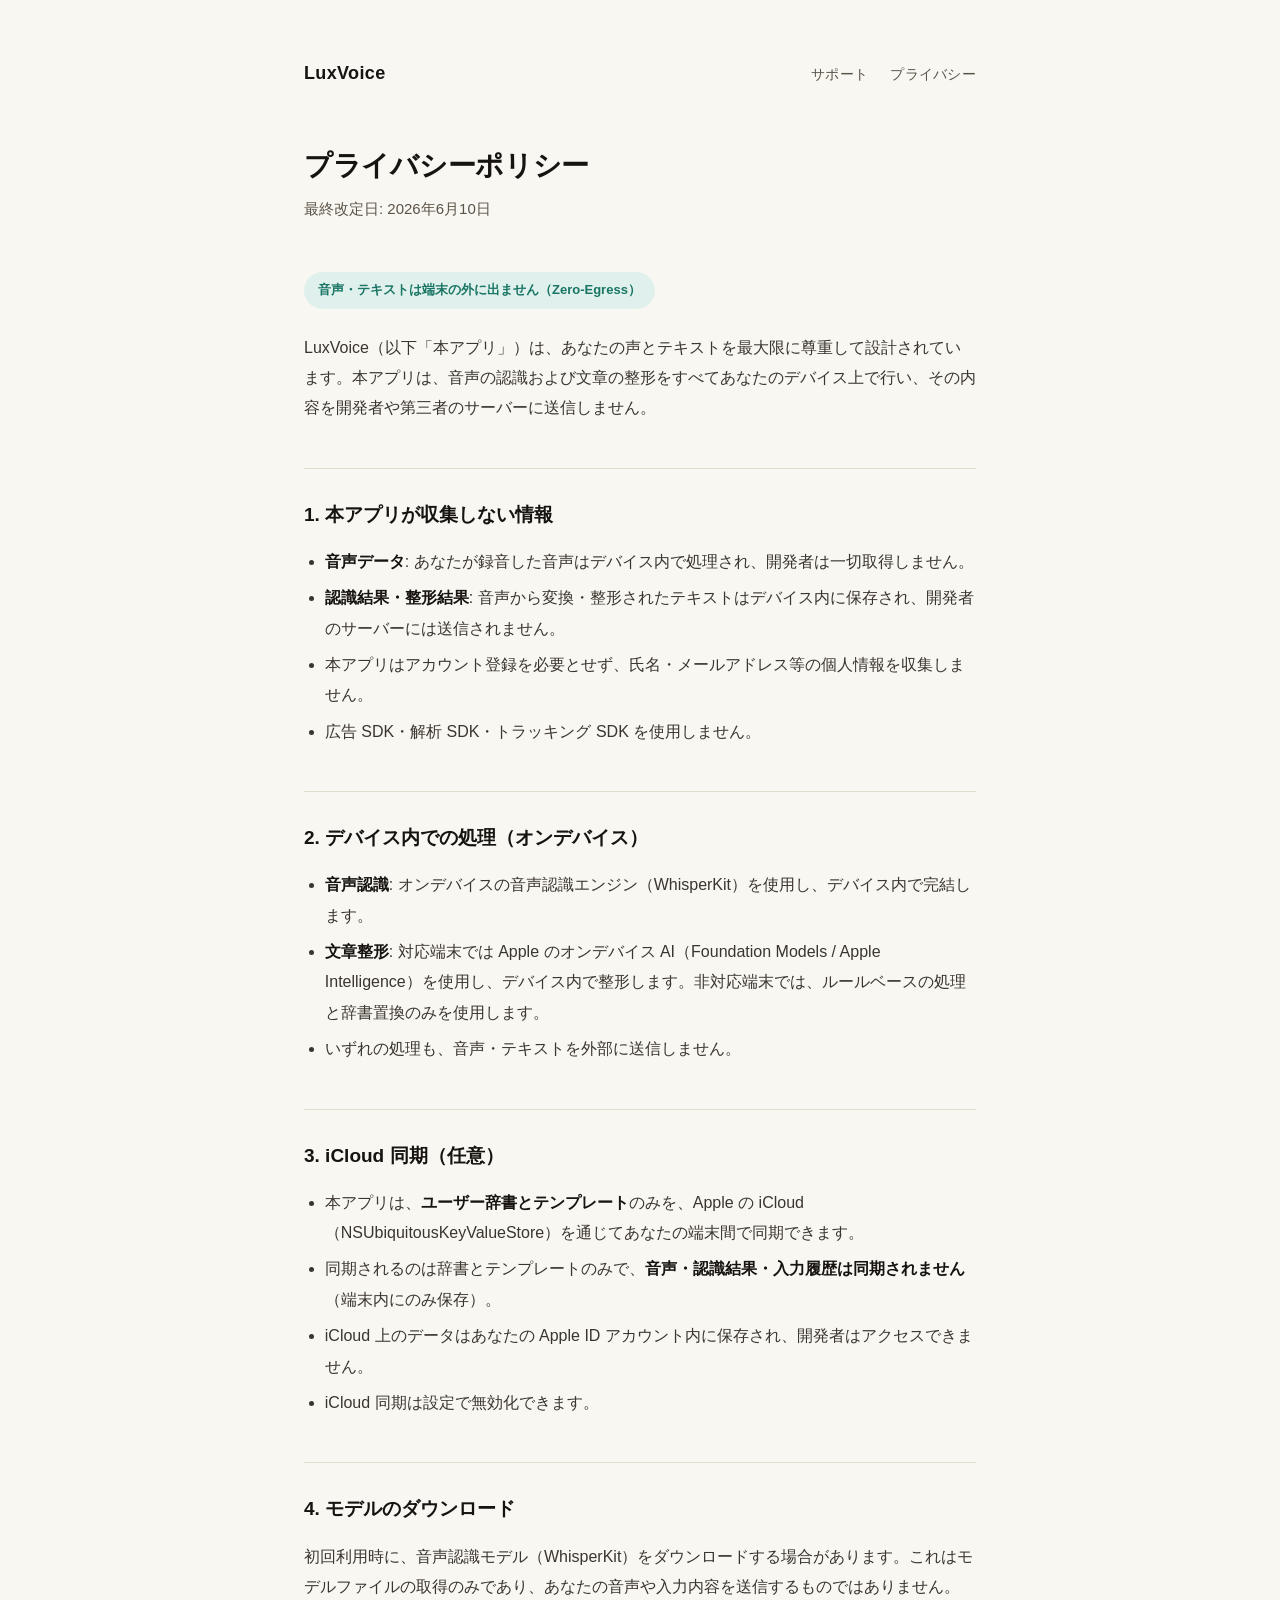
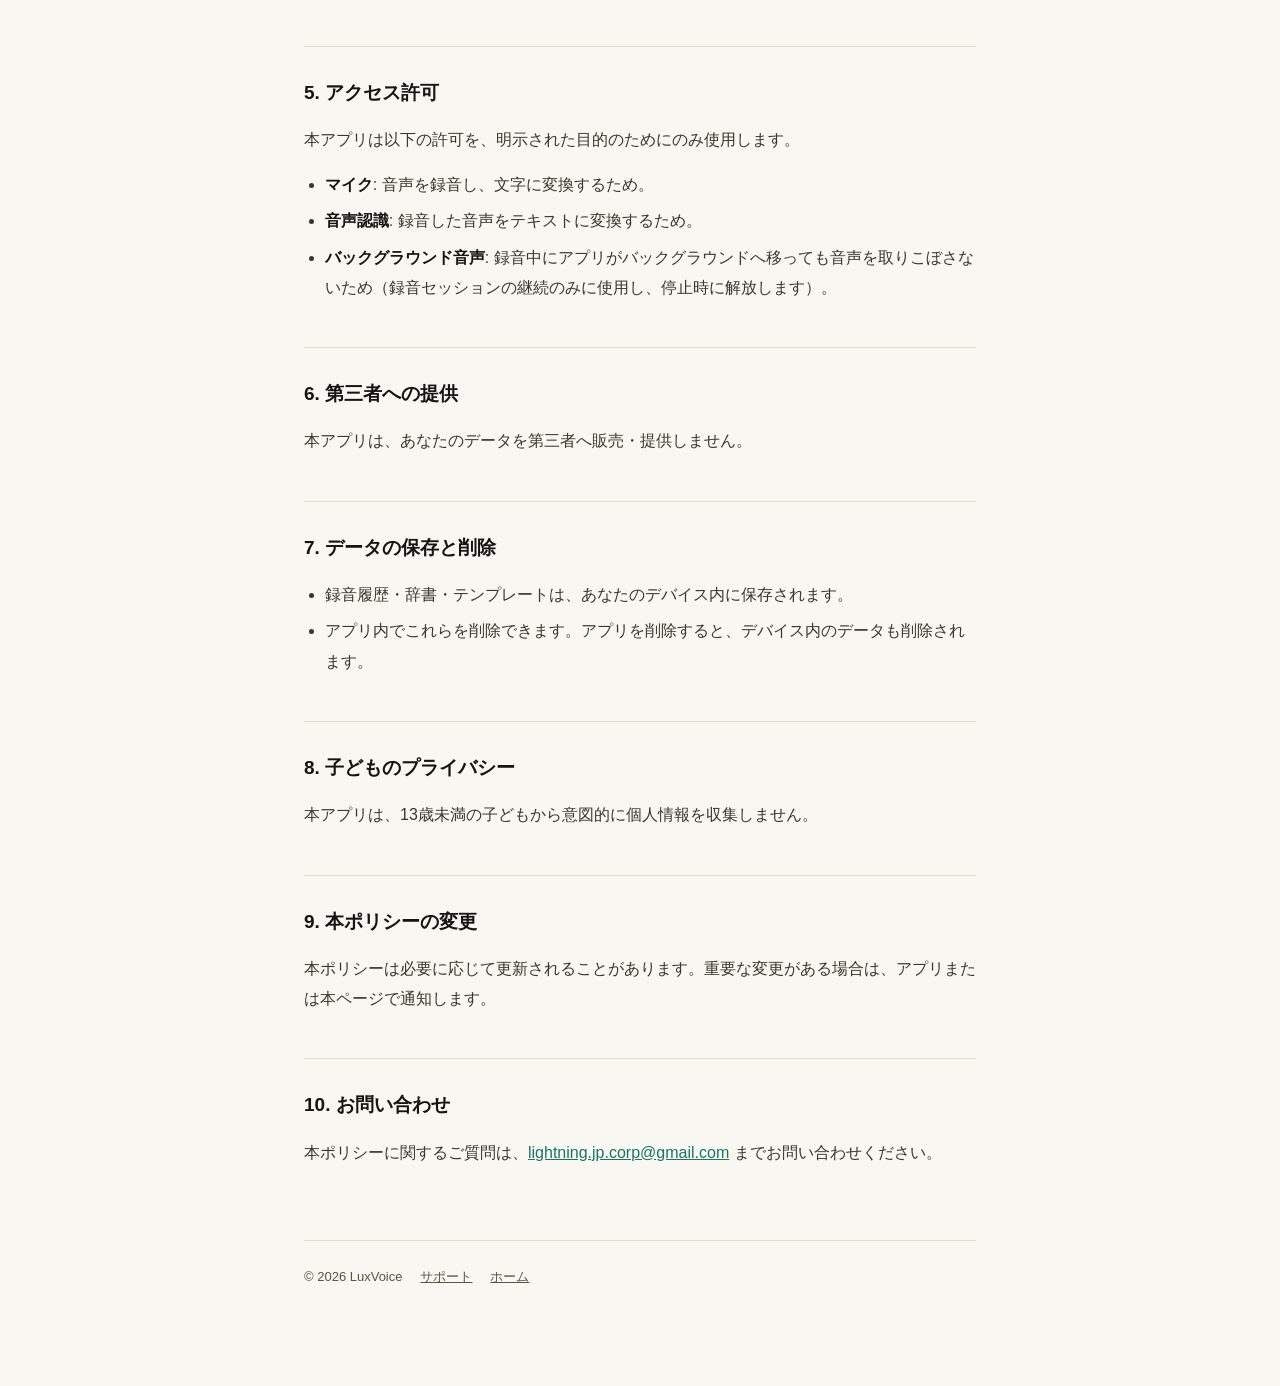
==== privacy/index.html @ 3a8ee20d "LuxVoice site: privacy policy + support (ja)" ====
<!doctype html><html lang="ja"><head>
<meta charset="utf-8"><meta name="viewport" content="width=device-width,initial-scale=1">
<title>プライバシーポリシー — LuxVoice</title>
<link rel="stylesheet" href="../style.css">
</head><body><div class="wrap">
<header class="site"><a href="../">LuxVoice</a><nav><a href="../support/">サポート</a><a href="./">プライバシー</a></nav></header>

<h1>プライバシーポリシー</h1>
<p class="lead">最終改定日: 2026年6月10日</p>

<div class="badge">音声・テキストは端末の外に出ません（Zero-Egress）</div>

<p>LuxVoice（以下「本アプリ」）は、あなたの声とテキストを最大限に尊重して設計されています。本アプリは、音声の認識および文章の整形をすべてあなたのデバイス上で行い、その内容を開発者や第三者のサーバーに送信しません。</p>

<h2>1. 本アプリが収集しない情報</h2>
<ul>
<li><strong>音声データ</strong>: あなたが録音した音声はデバイス内で処理され、開発者は一切取得しません。</li>
<li><strong>認識結果・整形結果</strong>: 音声から変換・整形されたテキストはデバイス内に保存され、開発者のサーバーには送信されません。</li>
<li>本アプリはアカウント登録を必要とせず、氏名・メールアドレス等の個人情報を収集しません。</li>
<li>広告 SDK・解析 SDK・トラッキング SDK を使用しません。</li>
</ul>

<h2>2. デバイス内での処理（オンデバイス）</h2>
<ul>
<li><strong>音声認識</strong>: オンデバイスの音声認識エンジン（WhisperKit）を使用し、デバイス内で完結します。</li>
<li><strong>文章整形</strong>: 対応端末では Apple のオンデバイス AI（Foundation Models / Apple Intelligence）を使用し、デバイス内で整形します。非対応端末では、ルールベースの処理と辞書置換のみを使用します。</li>
<li>いずれの処理も、音声・テキストを外部に送信しません。</li>
</ul>

<h2>3. iCloud 同期（任意）</h2>
<ul>
<li>本アプリは、<strong>ユーザー辞書とテンプレート</strong>のみを、Apple の iCloud（NSUbiquitousKeyValueStore）を通じてあなたの端末間で同期できます。</li>
<li>同期されるのは辞書とテンプレートのみで、<strong>音声・認識結果・入力履歴は同期されません</strong>（端末内にのみ保存）。</li>
<li>iCloud 上のデータはあなたの Apple ID アカウント内に保存され、開発者はアクセスできません。</li>
<li>iCloud 同期は設定で無効化できます。</li>
</ul>

<h2>4. モデルのダウンロード</h2>
<p>初回利用時に、音声認識モデル（WhisperKit）をダウンロードする場合があります。これはモデルファイルの取得のみであり、あなたの音声や入力内容を送信するものではありません。</p>

<h2>5. アクセス許可</h2>
<p>本アプリは以下の許可を、明示された目的のためにのみ使用します。</p>
<ul>
<li><strong>マイク</strong>: 音声を録音し、文字に変換するため。</li>
<li><strong>音声認識</strong>: 録音した音声をテキストに変換するため。</li>
<li><strong>バックグラウンド音声</strong>: 録音中にアプリがバックグラウンドへ移っても音声を取りこぼさないため（録音セッションの継続のみに使用し、停止時に解放します）。</li>
</ul>

<h2>6. 第三者への提供</h2>
<p>本アプリは、あなたのデータを第三者へ販売・提供しません。</p>

<h2>7. データの保存と削除</h2>
<ul>
<li>録音履歴・辞書・テンプレートは、あなたのデバイス内に保存されます。</li>
<li>アプリ内でこれらを削除できます。アプリを削除すると、デバイス内のデータも削除されます。</li>
</ul>

<h2>8. 子どものプライバシー</h2>
<p>本アプリは、13歳未満の子どもから意図的に個人情報を収集しません。</p>

<h2>9. 本ポリシーの変更</h2>
<p>本ポリシーは必要に応じて更新されることがあります。重要な変更がある場合は、アプリまたは本ページで通知します。</p>

<h2>10. お問い合わせ</h2>
<p>本ポリシーに関するご質問は、<a href="mailto:lightning.jp.corp@gmail.com">lightning.jp.corp@gmail.com</a> までお問い合わせください。</p>

<footer class="site"><span>© 2026 LuxVoice</span><a href="../support/">サポート</a><a href="../">ホーム</a></footer>
</div></body></html>
---- style.css ----
/* LuxVoice site — paper-white brand (DESIGN.md v2.1) */
:root{
  --paper:#F9F7F2;--paper-bright:#FDFCF8;--subtle:#EFECE3;--surface:#FFFFFF;
  --hairline:#E2DCCC;--ink:#161311;--ink2:#3A352D;--muted:#5A5347;
  --teal:#1F8E81;--teal-strong:#197564;--teal-deep:#2E665B;--faint:#E0F1ED;
}
*{margin:0;padding:0;box-sizing:border-box;}
body{background:var(--paper);color:var(--ink2);
  font-family:'Hiragino Sans','Hiragino Kaku Gothic ProN','Helvetica Neue',sans-serif;
  font-size:16px;line-height:1.9;-webkit-font-smoothing:antialiased;}
.wrap{max-width:720px;margin:0 auto;padding:56px 24px 96px;}
header.site{display:flex;align-items:baseline;gap:14px;margin-bottom:56px;}
header.site a{font-weight:600;color:var(--ink);text-decoration:none;font-size:18px;letter-spacing:.02em;}
header.site nav{margin-left:auto;display:flex;gap:22px;}
header.site nav a{font-size:14px;color:var(--muted);font-weight:500;}
header.site nav a:hover{color:var(--teal-strong);}
h1{font-size:28px;font-weight:600;color:var(--ink);line-height:1.4;margin-bottom:10px;letter-spacing:-.01em;}
.lead{color:var(--muted);font-size:15px;margin-bottom:48px;}
h2{font-size:19px;font-weight:600;color:var(--ink);margin:44px 0 14px;padding-top:28px;border-top:1px solid var(--hairline);}
p{margin-bottom:14px;}
ul{margin:0 0 14px 1.3em;}
li{margin-bottom:6px;}
strong{color:var(--ink);font-weight:600;}
a{color:var(--teal-strong);}
.card{background:var(--surface);border:1px solid var(--hairline);border-radius:18px;padding:22px 26px;margin:18px 0;}
.badge{display:inline-flex;align-items:center;gap:8px;background:var(--faint);color:var(--teal-strong);
  font-size:13px;font-weight:600;padding:6px 14px;border-radius:999px;margin-bottom:24px;}
footer.site{margin-top:72px;padding-top:24px;border-top:1px solid var(--hairline);
  font-size:13px;color:var(--muted);display:flex;gap:18px;flex-wrap:wrap;}
footer.site a{color:var(--muted);}
.hero{padding:48px 0 8px;}
.hero h1{font-size:34px;}
.hero .tagline{font-size:17px;color:var(--muted);margin:14px 0 36px;}
.btns{display:flex;gap:14px;flex-wrap:wrap;}
.btn{display:inline-block;padding:12px 26px;border-radius:999px;text-decoration:none;font-weight:600;font-size:15px;}
.btn.primary{background:var(--teal);color:#fff;}
.btn.ghost{border:1px solid var(--hairline);color:var(--ink2);background:var(--surface);}
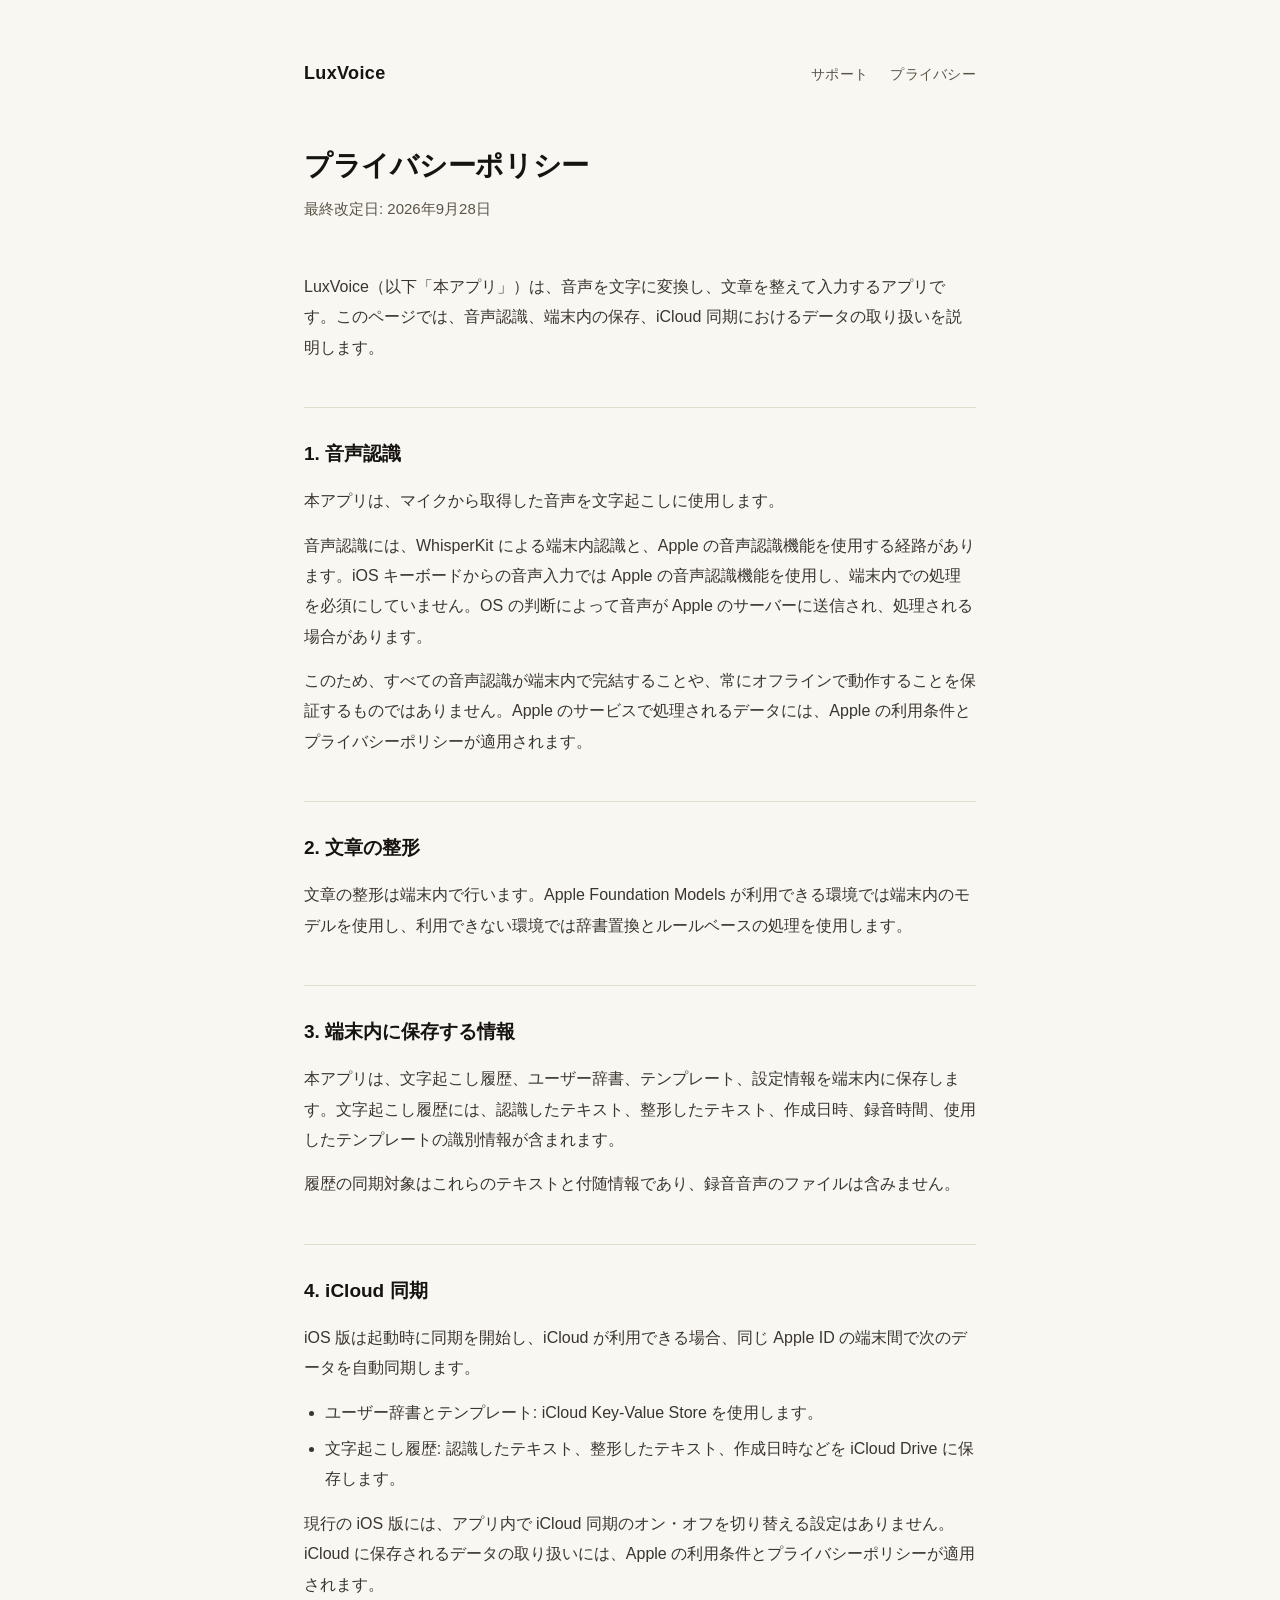
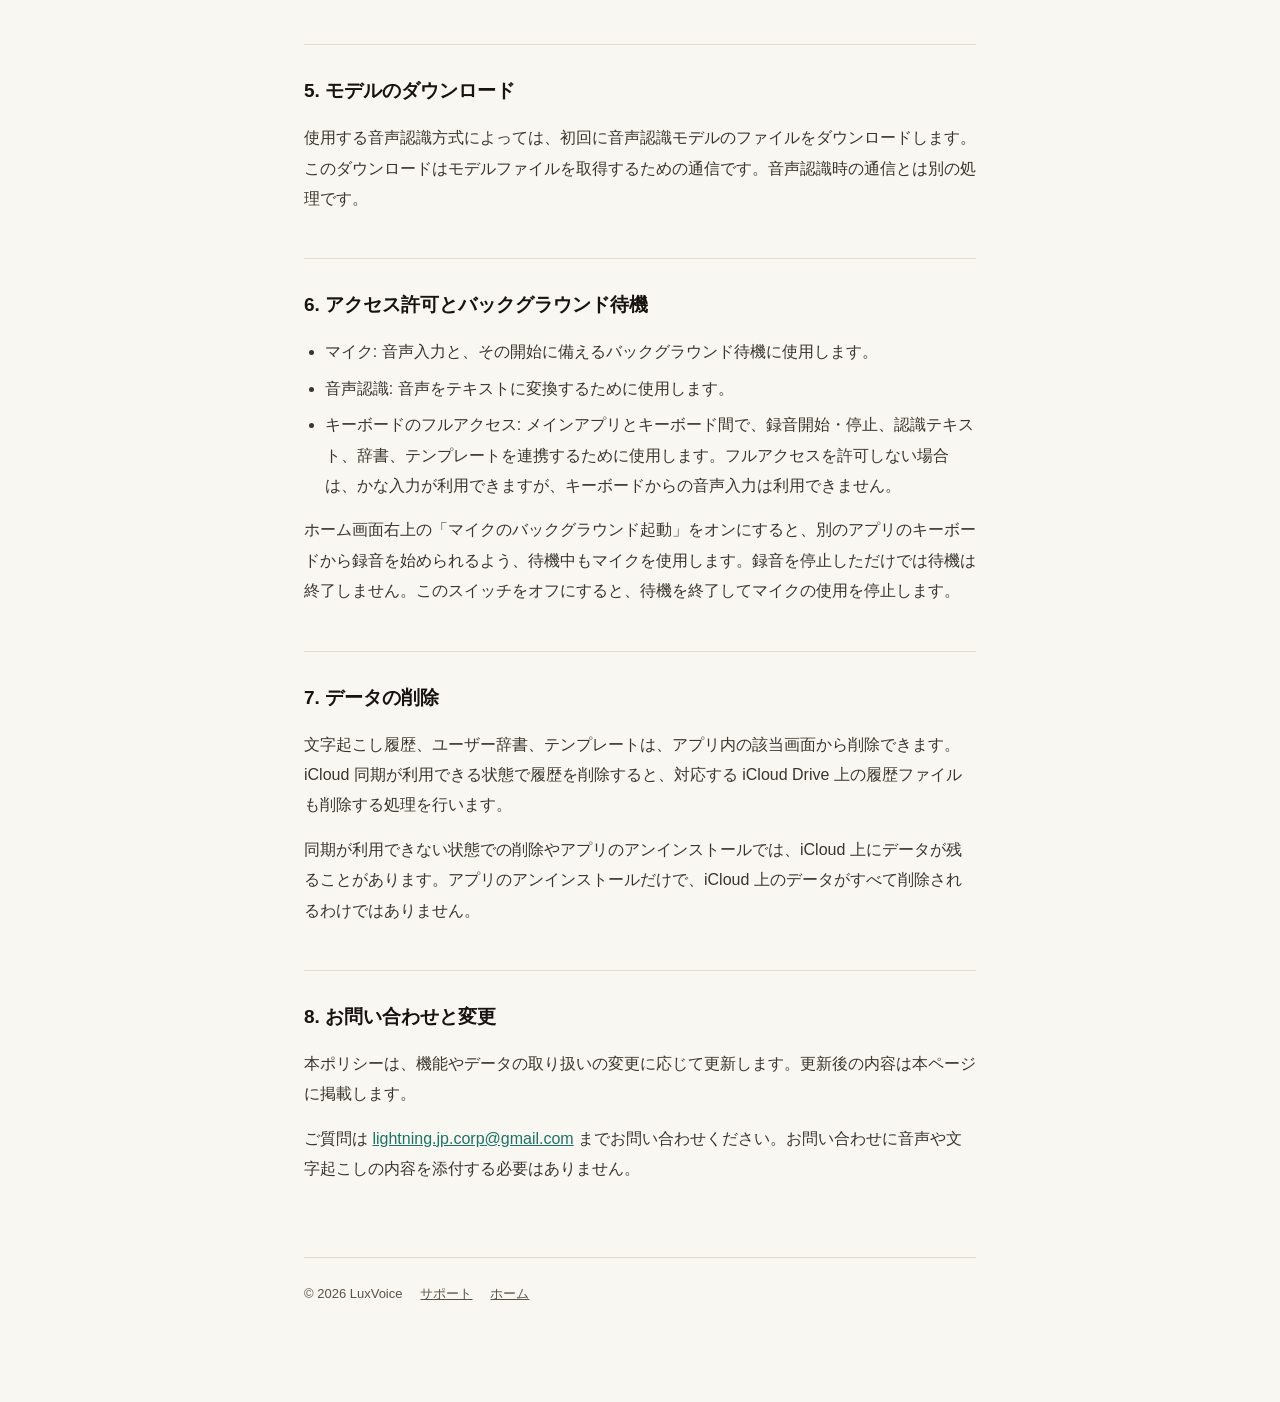
==== commit 380a13ab: "fix: align public copy with current iOS behavior" ====
--- a/privacy/index.html
+++ b/privacy/index.html
@@ -6,63 +6,65 @@
 <header class="site"><a href="../">LuxVoice</a><nav><a href="../support/">サポート</a><a href="./">プライバシー</a></nav></header>
 
 <h1>プライバシーポリシー</h1>
-<p class="lead">最終改定日: 2026年6月10日</p>
 
-<div class="badge">音声・テキストは端末の外に出ません（Zero-Egress）</div>
+<p class="lead">最終改定日: 2026年9月28日</p>
 
-<p>LuxVoice（以下「本アプリ」）は、あなたの声とテキストを最大限に尊重して設計されています。本アプリは、音声の認識および文章の整形をすべてあなたのデバイス上で行い、その内容を開発者や第三者のサーバーに送信しません。</p>
+<p>LuxVoice（以下「本アプリ」）は、音声を文字に変換し、文章を整えて入力するアプリです。このページでは、音声認識、端末内の保存、iCloud 同期におけるデータの取り扱いを説明します。</p>
 
-<h2>1. 本アプリが収集しない情報</h2>
+<h2>1. 音声認識</h2>
+
+<p>本アプリは、マイクから取得した音声を文字起こしに使用します。</p>
+
+<p>音声認識には、WhisperKit による端末内認識と、Apple の音声認識機能を使用する経路があります。iOS キーボードからの音声入力では Apple の音声認識機能を使用し、端末内での処理を必須にしていません。OS の判断によって音声が Apple のサーバーに送信され、処理される場合があります。</p>
+
+<p>このため、すべての音声認識が端末内で完結することや、常にオフラインで動作することを保証するものではありません。Apple のサービスで処理されるデータには、Apple の利用条件とプライバシーポリシーが適用されます。</p>
+
+<h2>2. 文章の整形</h2>
+
+<p>文章の整形は端末内で行います。Apple Foundation Models が利用できる環境では端末内のモデルを使用し、利用できない環境では辞書置換とルールベースの処理を使用します。</p>
+
+<h2>3. 端末内に保存する情報</h2>
+
+<p>本アプリは、文字起こし履歴、ユーザー辞書、テンプレート、設定情報を端末内に保存します。文字起こし履歴には、認識したテキスト、整形したテキスト、作成日時、録音時間、使用したテンプレートの識別情報が含まれます。</p>
+
+<p>履歴の同期対象はこれらのテキストと付随情報であり、録音音声のファイルは含みません。</p>
+
+<h2>4. iCloud 同期</h2>
+
+<p>iOS 版は起動時に同期を開始し、iCloud が利用できる場合、同じ Apple ID の端末間で次のデータを自動同期します。</p>
+
 <ul>
-<li><strong>音声データ</strong>: あなたが録音した音声はデバイス内で処理され、開発者は一切取得しません。</li>
-<li><strong>認識結果・整形結果</strong>: 音声から変換・整形されたテキストはデバイス内に保存され、開発者のサーバーには送信されません。</li>
-<li>本アプリはアカウント登録を必要とせず、氏名・メールアドレス等の個人情報を収集しません。</li>
-<li>広告 SDK・解析 SDK・トラッキング SDK を使用しません。</li>
+<li>ユーザー辞書とテンプレート: iCloud Key-Value Store を使用します。</li>
+<li>文字起こし履歴: 認識したテキスト、整形したテキスト、作成日時などを iCloud Drive に保存します。</li>
 </ul>
 
-<h2>2. デバイス内での処理（オンデバイス）</h2>
+<p>現行の iOS 版には、アプリ内で iCloud 同期のオン・オフを切り替える設定はありません。iCloud に保存されるデータの取り扱いには、Apple の利用条件とプライバシーポリシーが適用されます。</p>
+
+<h2>5. モデルのダウンロード</h2>
+
+<p>使用する音声認識方式によっては、初回に音声認識モデルのファイルをダウンロードします。このダウンロードはモデルファイルを取得するための通信です。音声認識時の通信とは別の処理です。</p>
+
+<h2>6. アクセス許可とバックグラウンド待機</h2>
+
 <ul>
-<li><strong>音声認識</strong>: オンデバイスの音声認識エンジン（WhisperKit）を使用し、デバイス内で完結します。</li>
-<li><strong>文章整形</strong>: 対応端末では Apple のオンデバイス AI（Foundation Models / Apple Intelligence）を使用し、デバイス内で整形します。非対応端末では、ルールベースの処理と辞書置換のみを使用します。</li>
-<li>いずれの処理も、音声・テキストを外部に送信しません。</li>
+<li>マイク: 音声入力と、その開始に備えるバックグラウンド待機に使用します。</li>
+<li>音声認識: 音声をテキストに変換するために使用します。</li>
+<li>キーボードのフルアクセス: メインアプリとキーボード間で、録音開始・停止、認識テキスト、辞書、テンプレートを連携するために使用します。フルアクセスを許可しない場合は、かな入力が利用できますが、キーボードからの音声入力は利用できません。</li>
 </ul>
 
-<h2>3. iCloud 同期（任意）</h2>
-<ul>
-<li>本アプリは、<strong>ユーザー辞書とテンプレート</strong>のみを、Apple の iCloud（NSUbiquitousKeyValueStore）を通じてあなたの端末間で同期できます。</li>
-<li>同期されるのは辞書とテンプレートのみで、<strong>音声・認識結果・入力履歴は同期されません</strong>（端末内にのみ保存）。</li>
-<li>iCloud 上のデータはあなたの Apple ID アカウント内に保存され、開発者はアクセスできません。</li>
-<li>iCloud 同期は設定で無効化できます。</li>
-</ul>
+<p>ホーム画面右上の「マイクのバックグラウンド起動」をオンにすると、別のアプリのキーボードから録音を始められるよう、待機中もマイクを使用します。録音を停止しただけでは待機は終了しません。このスイッチをオフにすると、待機を終了してマイクの使用を停止します。</p>
 
-<h2>4. モデルのダウンロード</h2>
-<p>初回利用時に、音声認識モデル（WhisperKit）をダウンロードする場合があります。これはモデルファイルの取得のみであり、あなたの音声や入力内容を送信するものではありません。</p>
+<h2>7. データの削除</h2>
 
-<h2>5. アクセス許可</h2>
-<p>本アプリは以下の許可を、明示された目的のためにのみ使用します。</p>
-<ul>
-<li><strong>マイク</strong>: 音声を録音し、文字に変換するため。</li>
-<li><strong>音声認識</strong>: 録音した音声をテキストに変換するため。</li>
-<li><strong>バックグラウンド音声</strong>: 録音中にアプリがバックグラウンドへ移っても音声を取りこぼさないため（録音セッションの継続のみに使用し、停止時に解放します）。</li>
-</ul>
+<p>文字起こし履歴、ユーザー辞書、テンプレートは、アプリ内の該当画面から削除できます。iCloud 同期が利用できる状態で履歴を削除すると、対応する iCloud Drive 上の履歴ファイルも削除する処理を行います。</p>
 
-<h2>6. 第三者への提供</h2>
-<p>本アプリは、あなたのデータを第三者へ販売・提供しません。</p>
+<p>同期が利用できない状態での削除やアプリのアンインストールでは、iCloud 上にデータが残ることがあります。アプリのアンインストールだけで、iCloud 上のデータがすべて削除されるわけではありません。</p>
 
-<h2>7. データの保存と削除</h2>
-<ul>
-<li>録音履歴・辞書・テンプレートは、あなたのデバイス内に保存されます。</li>
-<li>アプリ内でこれらを削除できます。アプリを削除すると、デバイス内のデータも削除されます。</li>
-</ul>
+<h2>8. お問い合わせと変更</h2>
 
-<h2>8. 子どものプライバシー</h2>
-<p>本アプリは、13歳未満の子どもから意図的に個人情報を収集しません。</p>
+<p>本ポリシーは、機能やデータの取り扱いの変更に応じて更新します。更新後の内容は本ページに掲載します。</p>
 
-<h2>9. 本ポリシーの変更</h2>
-<p>本ポリシーは必要に応じて更新されることがあります。重要な変更がある場合は、アプリまたは本ページで通知します。</p>
-
-<h2>10. お問い合わせ</h2>
-<p>本ポリシーに関するご質問は、<a href="mailto:lightning.jp.corp@gmail.com">lightning.jp.corp@gmail.com</a> までお問い合わせください。</p>
+<p>ご質問は <a href="mailto:lightning.jp.corp@gmail.com">lightning.jp.corp@gmail.com</a> までお問い合わせください。お問い合わせに音声や文字起こしの内容を添付する必要はありません。</p>
 
 <footer class="site"><span>© 2026 LuxVoice</span><a href="../support/">サポート</a><a href="../">ホーム</a></footer>
 </div></body></html>
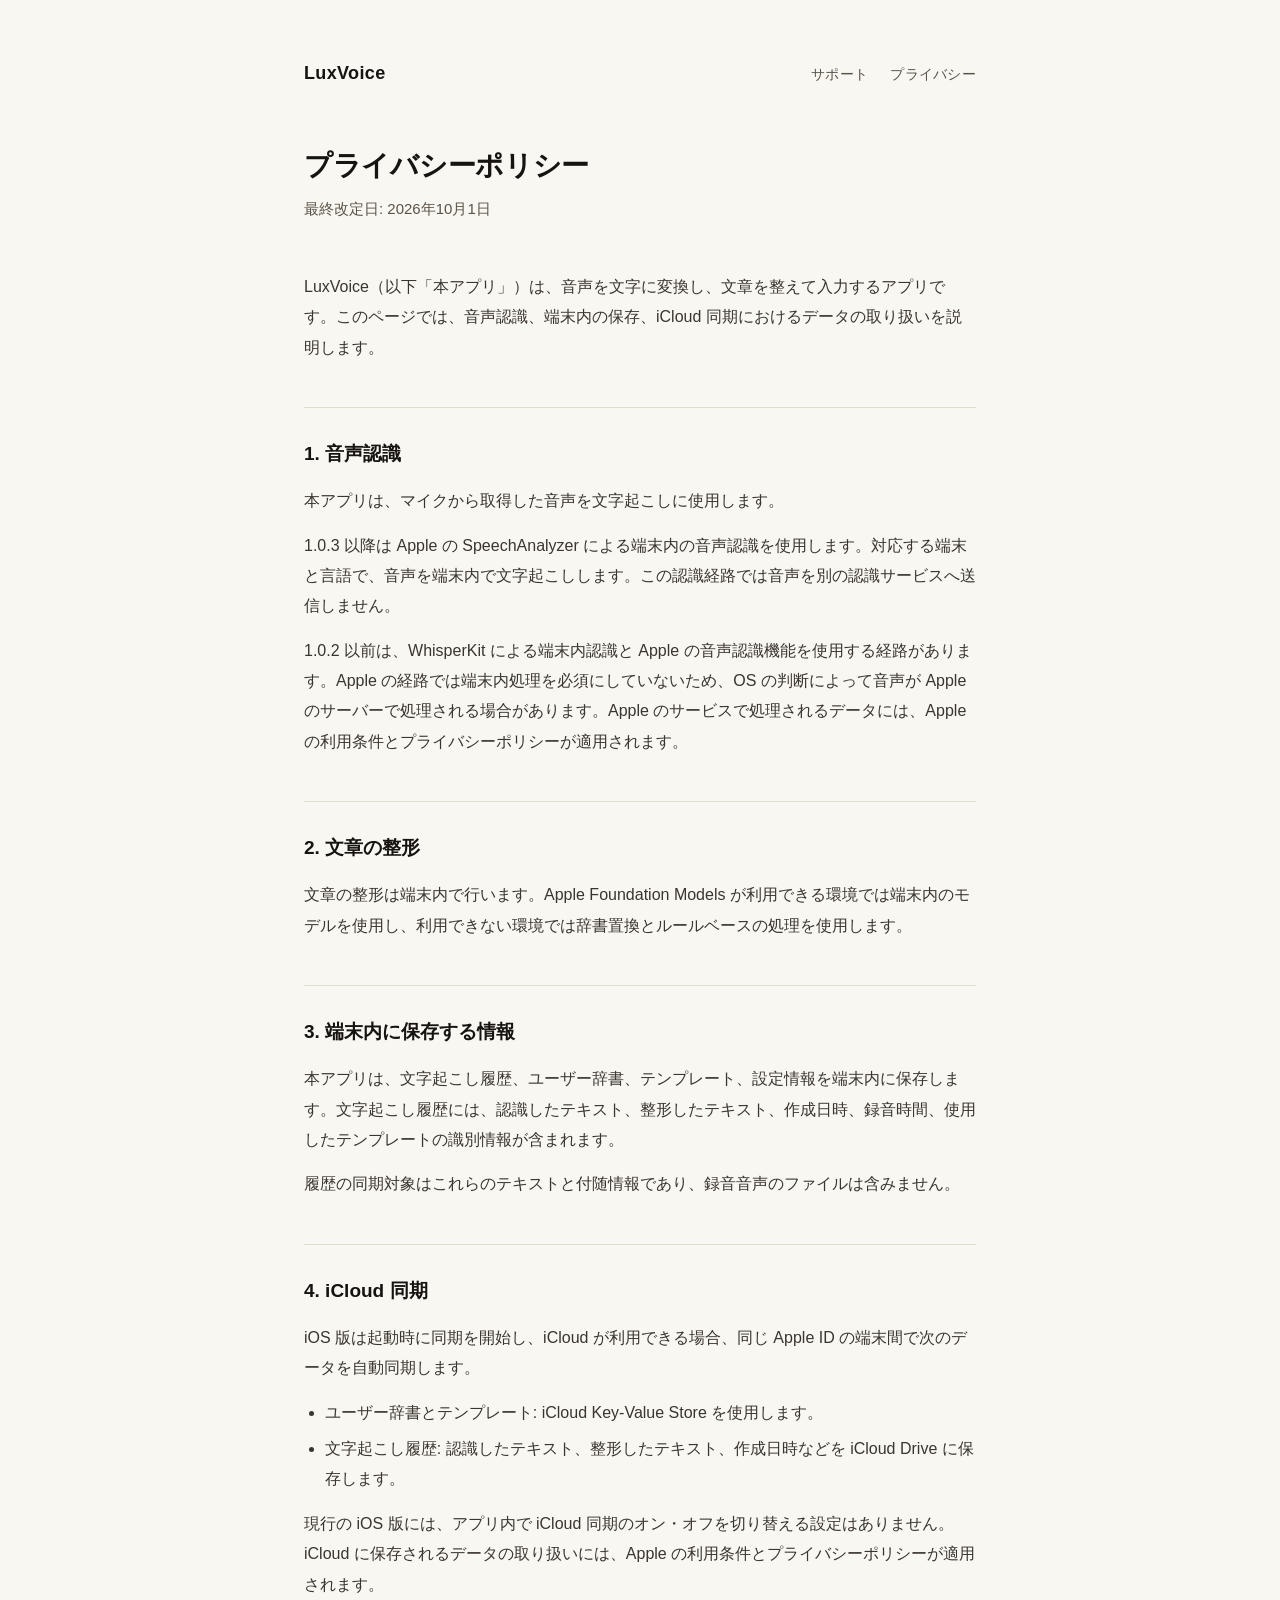
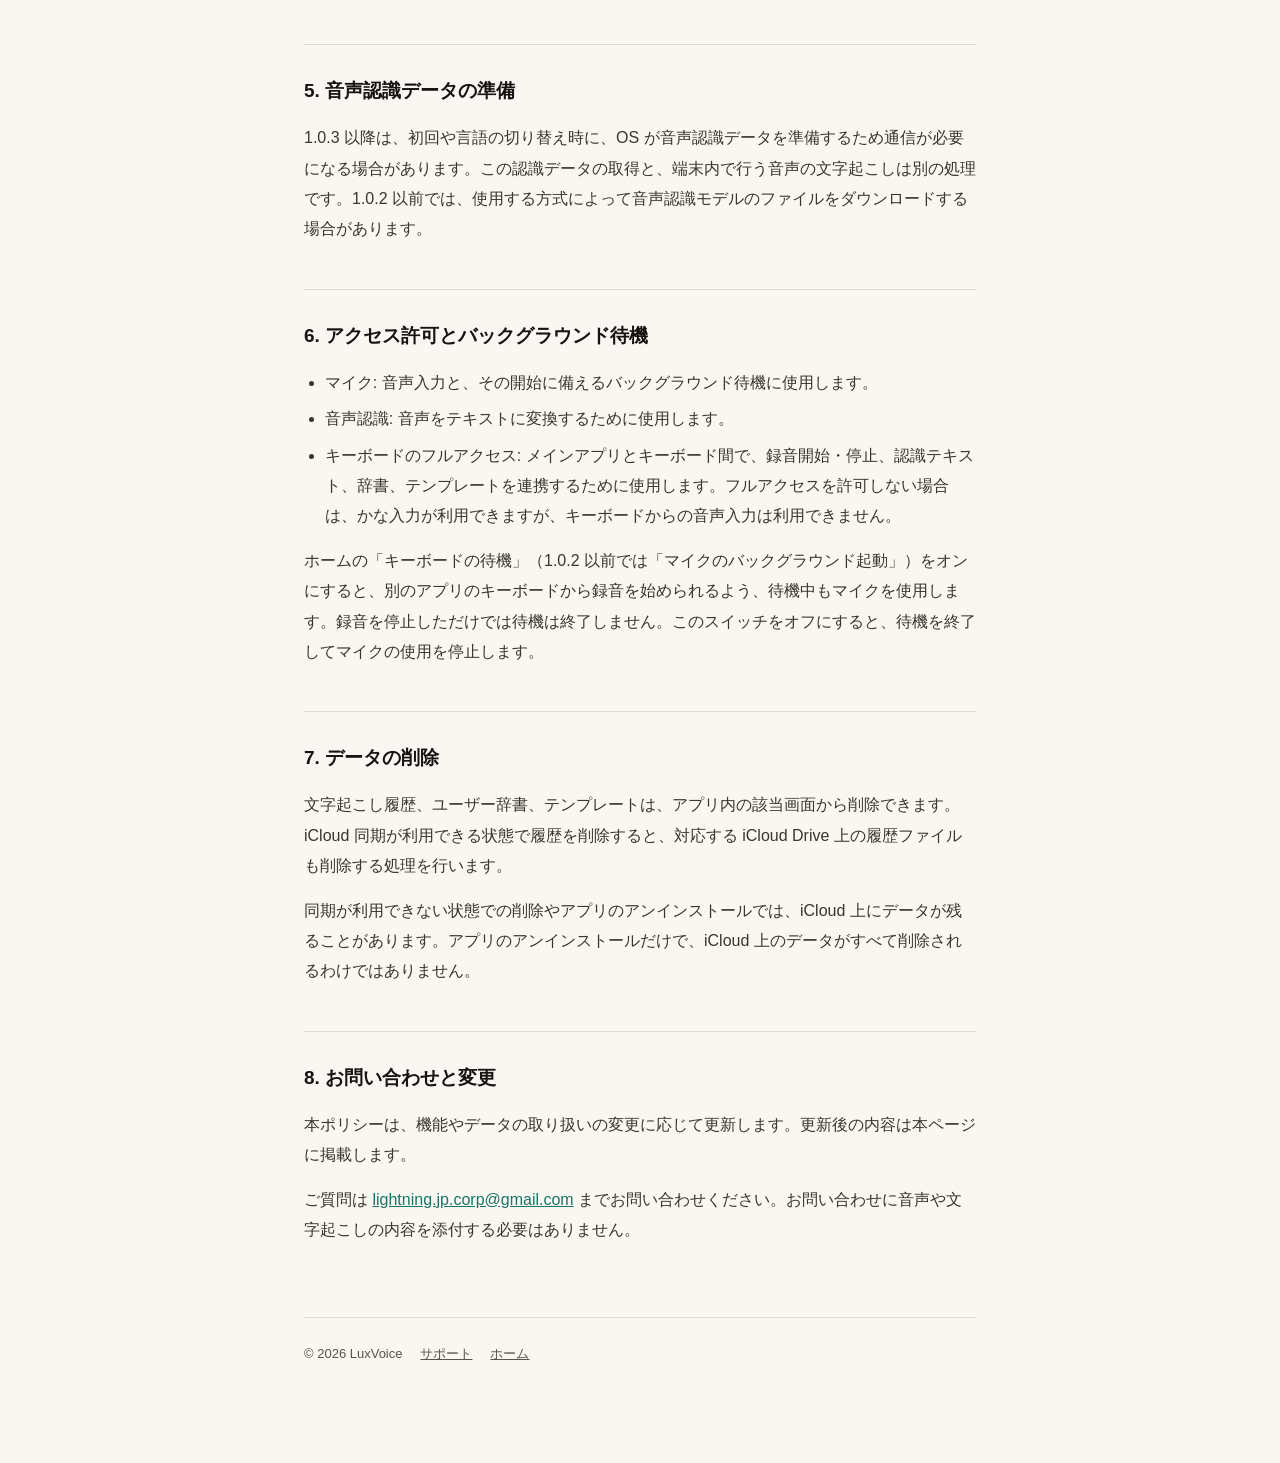
==== commit acc62ec3: "docs: align support and privacy with Apple speech in 1.0.3 (LUX-647)" ====
--- a/privacy/index.html
+++ b/privacy/index.html
@@ -7,7 +7,7 @@
 
 <h1>プライバシーポリシー</h1>
 
-<p class="lead">最終改定日: 2026年9月28日</p>
+<p class="lead">最終改定日: 2026年10月1日</p>
 
 <p>LuxVoice（以下「本アプリ」）は、音声を文字に変換し、文章を整えて入力するアプリです。このページでは、音声認識、端末内の保存、iCloud 同期におけるデータの取り扱いを説明します。</p>
 
@@ -15,9 +15,9 @@
 
 <p>本アプリは、マイクから取得した音声を文字起こしに使用します。</p>
 
-<p>音声認識には、WhisperKit による端末内認識と、Apple の音声認識機能を使用する経路があります。iOS キーボードからの音声入力では Apple の音声認識機能を使用し、端末内での処理を必須にしていません。OS の判断によって音声が Apple のサーバーに送信され、処理される場合があります。</p>
+<p>1.0.3 以降は Apple の SpeechAnalyzer による端末内の音声認識を使用します。対応する端末と言語で、音声を端末内で文字起こしします。この認識経路では音声を別の認識サービスへ送信しません。</p>
 
-<p>このため、すべての音声認識が端末内で完結することや、常にオフラインで動作することを保証するものではありません。Apple のサービスで処理されるデータには、Apple の利用条件とプライバシーポリシーが適用されます。</p>
+<p>1.0.2 以前は、WhisperKit による端末内認識と Apple の音声認識機能を使用する経路があります。Apple の経路では端末内処理を必須にしていないため、OS の判断によって音声が Apple のサーバーで処理される場合があります。Apple のサービスで処理されるデータには、Apple の利用条件とプライバシーポリシーが適用されます。</p>
 
 <h2>2. 文章の整形</h2>
 
@@ -40,9 +40,9 @@
 
 <p>現行の iOS 版には、アプリ内で iCloud 同期のオン・オフを切り替える設定はありません。iCloud に保存されるデータの取り扱いには、Apple の利用条件とプライバシーポリシーが適用されます。</p>
 
-<h2>5. モデルのダウンロード</h2>
+<h2>5. 音声認識データの準備</h2>
 
-<p>使用する音声認識方式によっては、初回に音声認識モデルのファイルをダウンロードします。このダウンロードはモデルファイルを取得するための通信です。音声認識時の通信とは別の処理です。</p>
+<p>1.0.3 以降は、初回や言語の切り替え時に、OS が音声認識データを準備するため通信が必要になる場合があります。この認識データの取得と、端末内で行う音声の文字起こしは別の処理です。1.0.2 以前では、使用する方式によって音声認識モデルのファイルをダウンロードする場合があります。</p>
 
 <h2>6. アクセス許可とバックグラウンド待機</h2>
 
@@ -52,7 +52,7 @@
 <li>キーボードのフルアクセス: メインアプリとキーボード間で、録音開始・停止、認識テキスト、辞書、テンプレートを連携するために使用します。フルアクセスを許可しない場合は、かな入力が利用できますが、キーボードからの音声入力は利用できません。</li>
 </ul>
 
-<p>ホーム画面右上の「マイクのバックグラウンド起動」をオンにすると、別のアプリのキーボードから録音を始められるよう、待機中もマイクを使用します。録音を停止しただけでは待機は終了しません。このスイッチをオフにすると、待機を終了してマイクの使用を停止します。</p>
+<p>ホームの「キーボードの待機」（1.0.2 以前では「マイクのバックグラウンド起動」）をオンにすると、別のアプリのキーボードから録音を始められるよう、待機中もマイクを使用します。録音を停止しただけでは待機は終了しません。このスイッチをオフにすると、待機を終了してマイクの使用を停止します。</p>
 
 <h2>7. データの削除</h2>
 
